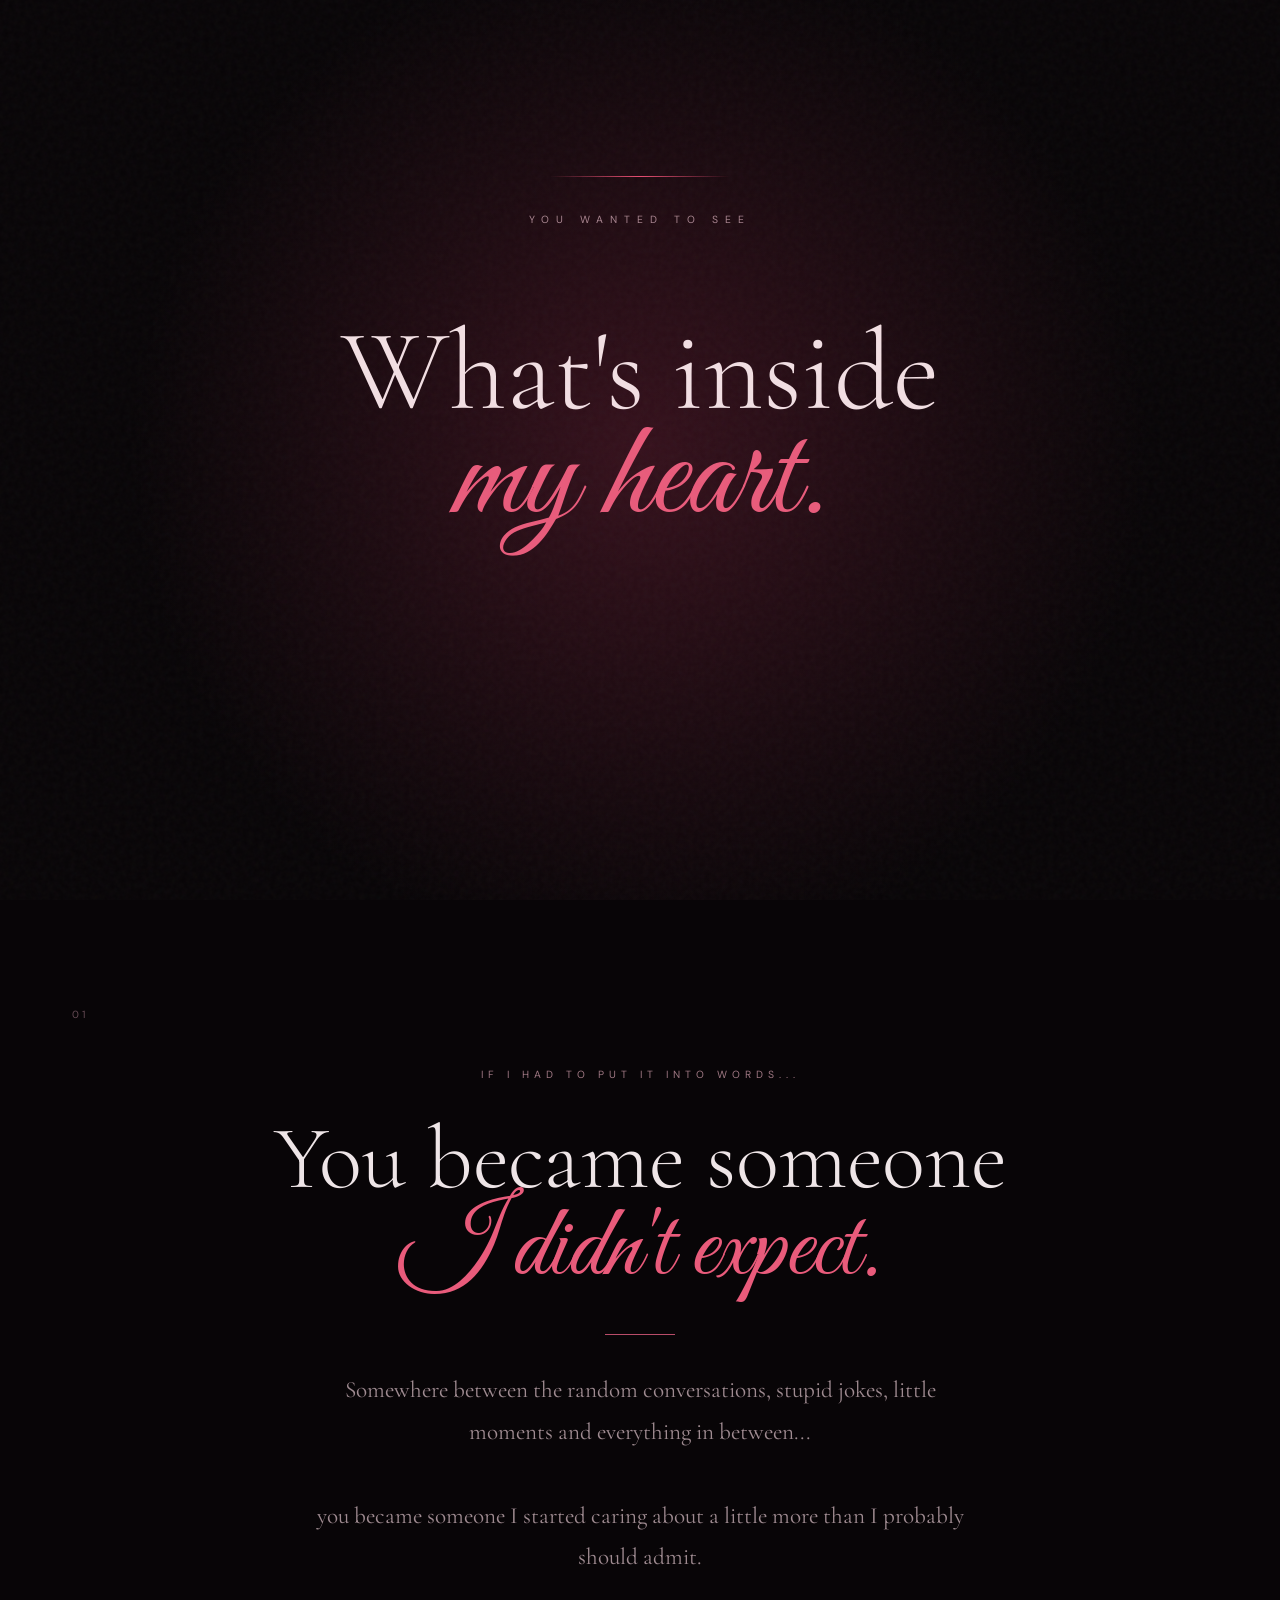
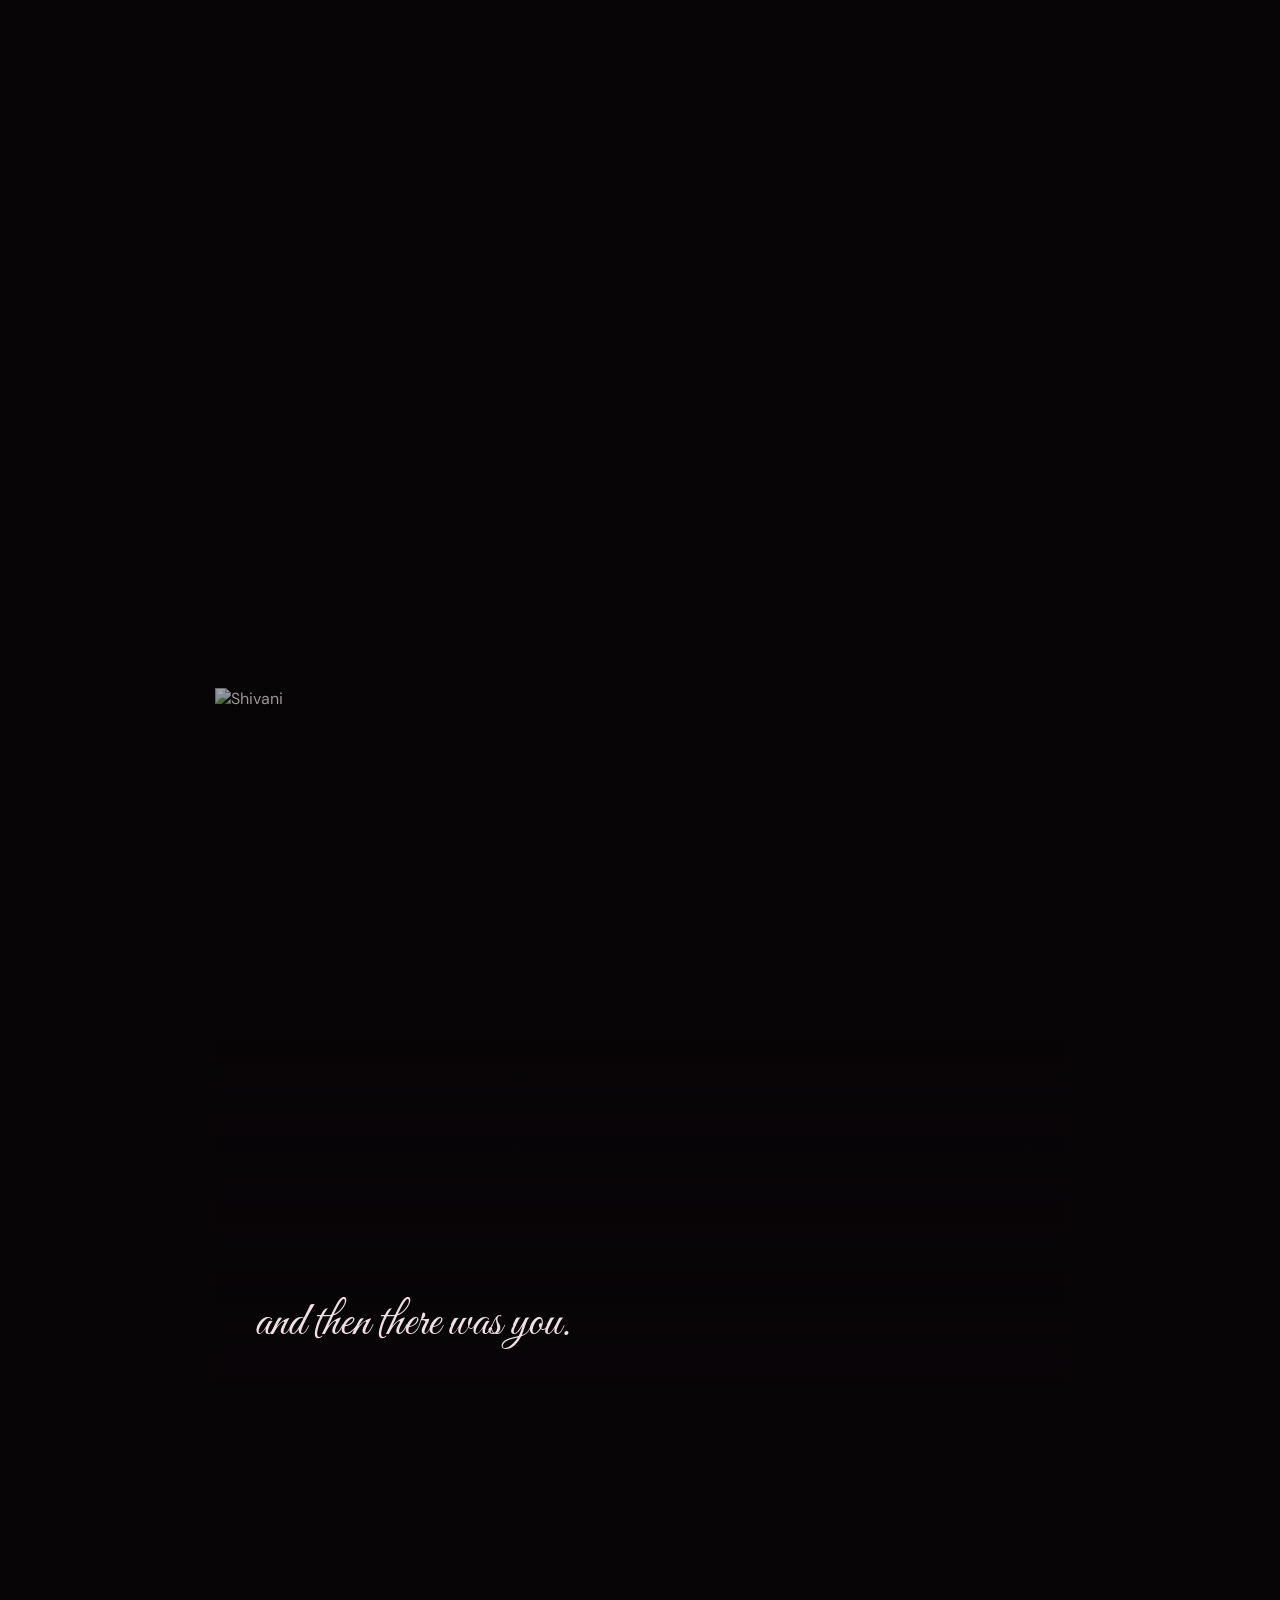
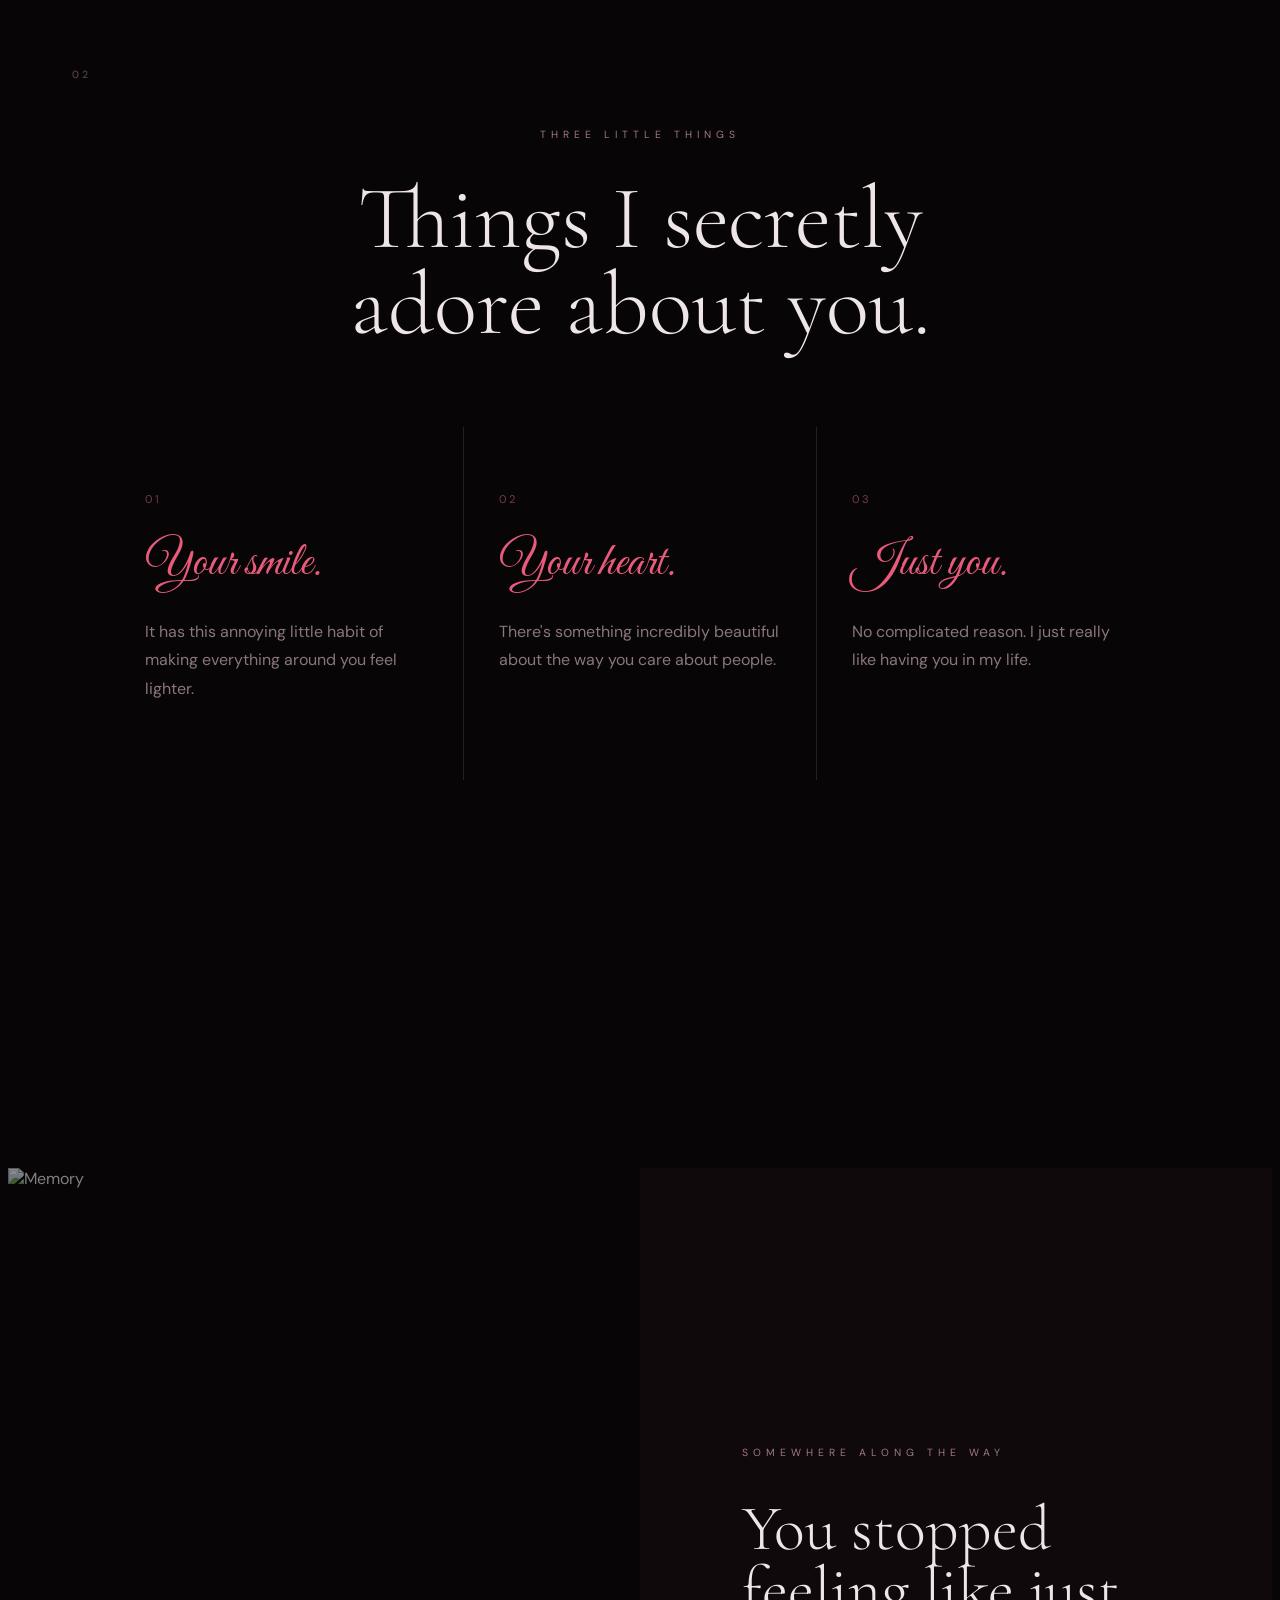
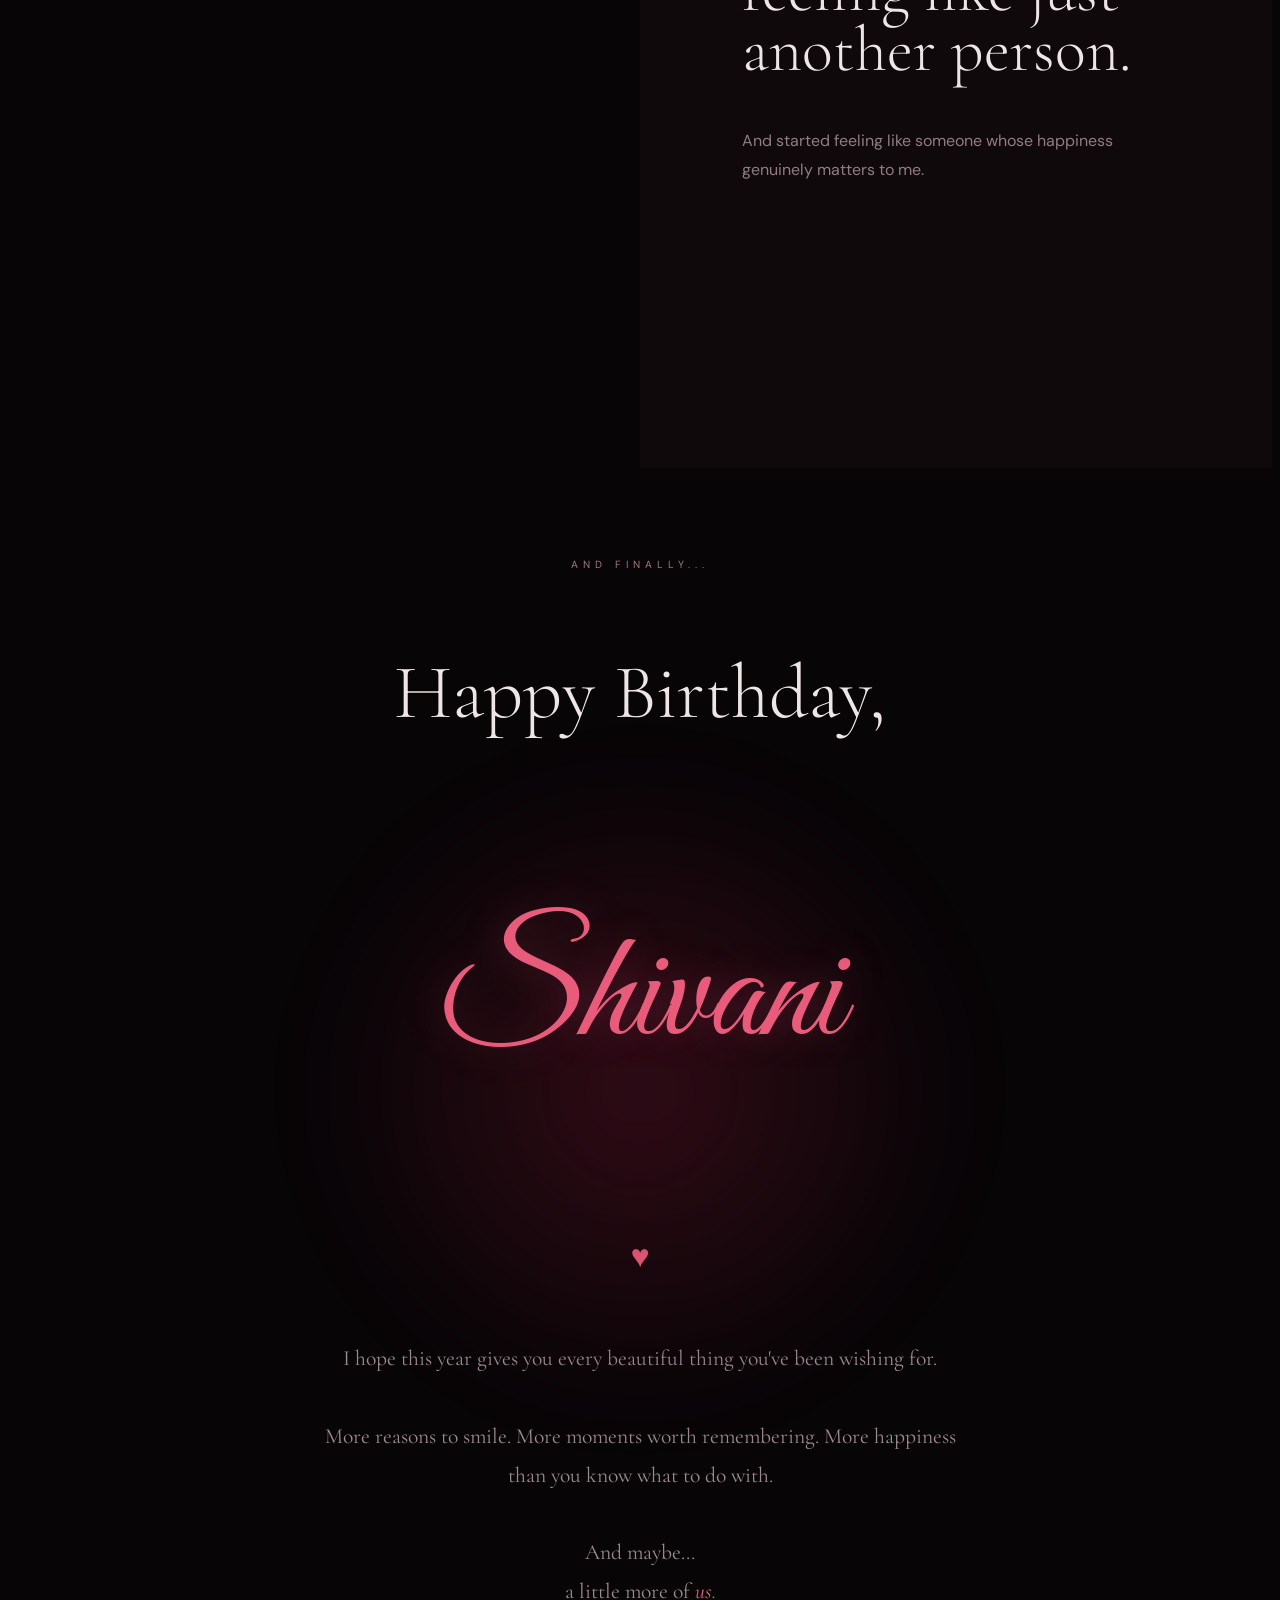
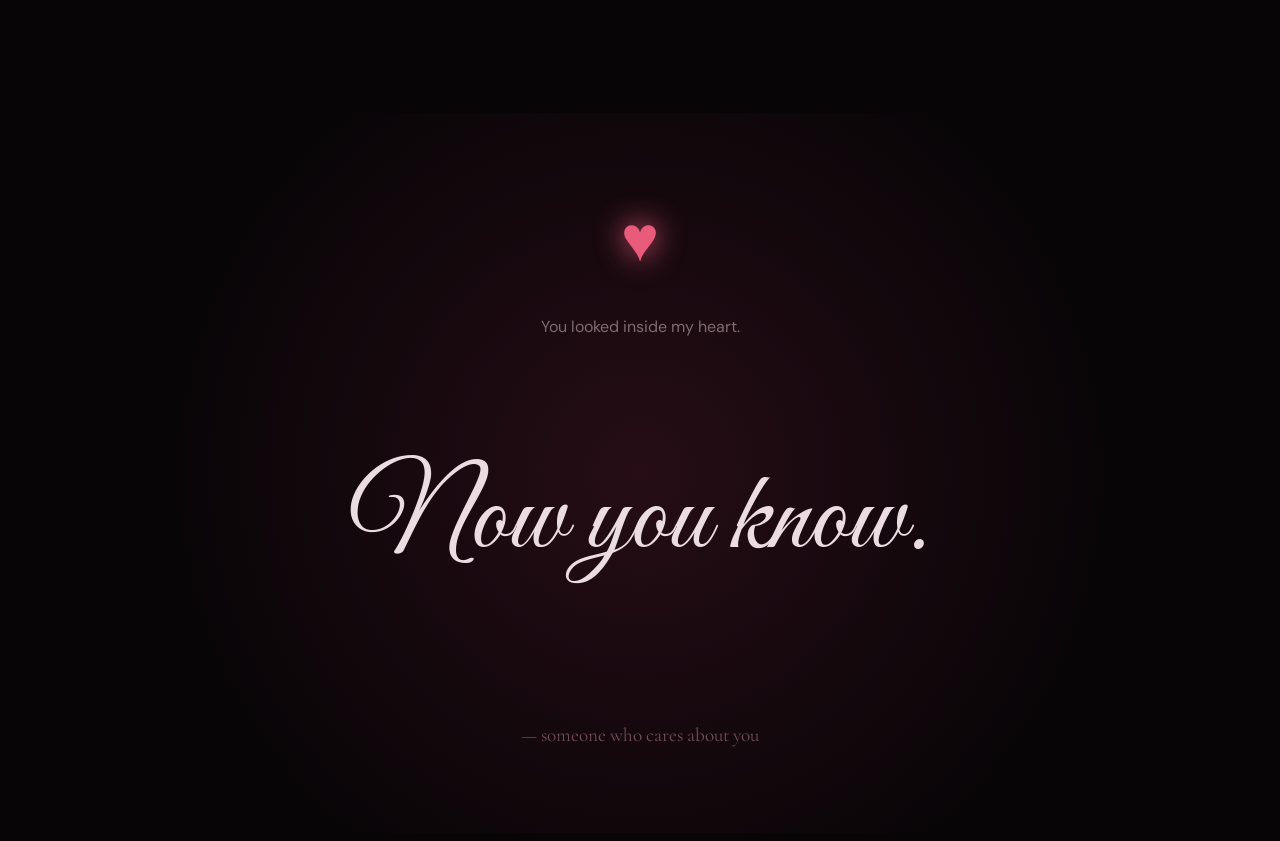
==== love.html @ 959f9712 "Personalization" ====
<!DOCTYPE html> <html lang="en"> <head>
<meta charset="UTF-8">

<meta name="viewport"
    content="width=device-width, initial-scale=1.0">

<title>Inside My Heart ❤️</title>

<link rel="preconnect"
    href="https://fonts.googleapis.com">

<link rel="preconnect"
    href="https://fonts.gstatic.com"
    crossorigin>

<link href="https://fonts.googleapis.com/css2?family=Cormorant+Garamond:wght@300;400;500;600&family=DM+Sans:wght@300;400;500&family=Great+Vibes&display=swap"
    rel="stylesheet">

<script src="https://cdnjs.cloudflare.com/ajax/libs/gsap/3.12.2/gsap.min.js"></script>

<link rel="stylesheet" href="love.css">

</head> <body>
<div class="noise"></div>

<div class="stars" id="stars"></div>

<div class="heart-particles"
    id="heartParticles"></div>


<div class="opening">

    <div class="opening-line"></div>

    <p>
        YOU WANTED TO SEE
    </p>

    <h1>
        What's inside<br>
        <span>my heart.</span>
    </h1>

    <div class="opening-heart">
        ♥
    </div>

</div>


<main class="love-world">


    <!-- HERO -->

    <section class="love-hero">

        <div class="hero-glow"></div>

        <div class="hero-content">

            <div class="eyebrow">
                A little secret
            </div>

            <h2>
                So...
            </h2>

            <h1>
                You actually
                <em>opened it.</em>
            </h1>

            <p>
                I guess there's no hiding it now.
            </p>

            <div class="scroll-heart">
                ↓
            </div>

        </div>

    </section>


    <!-- CONFESSION -->

    <section class="confession">

        <div class="section-number">
            01
        </div>

        <div class="confession-inner">

            <p class="small-heading">
                IF I HAD TO PUT IT INTO WORDS...
            </p>

            <h2>
                You became someone<br>
                <span>I didn't expect.</span>
            </h2>

            <div class="line"></div>

            <p class="big-text">

                Somewhere between the random
                conversations, stupid jokes,
                little moments and everything
                in between...

                <br><br>

                you became someone I started
                caring about a little more than
                I probably should admit.

            </p>

        </div>

    </section>


    <!-- PHOTO -->

    <section class="cinematic-photo">

        <div class="photo-frame">

            <img
                src="m2.jpg"
                alt="Shivani">

            <div class="photo-overlay"></div>

            <div class="photo-caption">
                and then there was you.
            </div>

        </div>

    </section>


    <!-- THREE THINGS -->

    <section class="three-things">

        <div class="section-number">
            02
        </div>

        <p class="small-heading">
            THREE LITTLE THINGS
        </p>

        <h2>
            Things I secretly<br>
            adore about you.
        </h2>


        <div class="things-grid">

            <div class="thing">

                <span>
                    01
                </span>

                <h3>
                    Your smile.
                </h3>

                <p>
                    It has this annoying little
                    habit of making everything
                    around you feel lighter.
                </p>

            </div>


            <div class="thing">

                <span>
                    02
                </span>

                <h3>
                    Your heart.
                </h3>

                <p>
                    There's something incredibly
                    beautiful about the way you
                    care about people.
                </p>

            </div>


            <div class="thing">

                <span>
                    03
                </span>

                <h3>
                    Just you.
                </h3>

                <p>
                    No complicated reason.
                    I just really like having you
                    in my life.
                </p>

            </div>

        </div>

    </section>


    <!-- SECOND PHOTO -->

    <section class="split-memory">

        <div class="split-image">

            <img
                src="d.jpg"
                alt="Memory">

        </div>

        <div class="split-text">

            <p class="small-heading">
                SOMEWHERE ALONG THE WAY
            </p>

            <h2>
                You stopped feeling
                like just another
                person.
            </h2>

            <p>
                And started feeling like
                someone whose happiness
                genuinely matters to me.
            </p>

        </div>

    </section>


    <!-- BIRTHDAY -->

    <section class="birthday">

        <div class="birthday-glow"></div>

        <p class="small-heading">
            AND FINALLY...
        </p>

        <h2>
            Happy Birthday,
        </h2>

        <h1>
            Shivani
        </h1>

        <div class="heart-symbol">
            ♥
        </div>

        <p class="birthday-message">

            I hope this year gives you
            every beautiful thing you've
            been wishing for.

            <br><br>

            More reasons to smile.
            More moments worth remembering.
            More happiness than you know
            what to do with.

            <br><br>

            And maybe...

            <br>

            a little more of <em>us.</em>

        </p>

    </section>


    <!-- FINAL -->

    <section class="final">

        <div class="final-heart">
            ♥
        </div>

        <p>
            You looked inside my heart.
        </p>

        <h2>
            Now you know.
        </h2>

        <div class="signature">
            — someone who cares about you
        </div>

    </section>


</main>


<script src="love.js"></script>

</body> </html>
---- love.css ----
{
margin: 0;
padding: 0;
box-sizing: border-box;
}

html {
scroll-behavior: smooth;
}

body {

background: #080507;

color: #eee5e7;

font-family:
    'DM Sans',
    sans-serif;

overflow-x: hidden;


}

/* --------------------------
ATMOSPHERE
-------------------------- */

.noise {

position: fixed;

inset: 0;

pointer-events: none;

z-index: 999;

opacity: .045;

background-image:
    url("data:image/svg+xml,%3Csvg viewBox='0 0 180 180' xmlns='http://www.w3.org/2000/svg'%3E%3Cfilter id='n'%3E%3CfeTurbulence type='fractalNoise' baseFrequency='.9' numOctaves='4' stitchTiles='stitch'/%3E%3C/filter%3E%3Crect width='100%25' height='100%25' filter='url(%23n)' opacity='.8'/%3E%3C/svg%3E");


}

/* --------------------------
STARS
-------------------------- */

.stars {

position: fixed;

inset: 0;

pointer-events: none;

z-index: 0;


}

.star {

position: absolute;

width: 2px;

height: 2px;

background: white;

border-radius: 50%;

opacity: .5;


}

/* --------------------------
OPENING
-------------------------- */

.opening {

position: fixed;

inset: 0;

z-index: 100;

background:
    radial-gradient(
        circle at center,
        #35111c,
        #080507 65%
    );

display: flex;

flex-direction: column;

align-items: center;

justify-content: center;

text-align: center;


}

.opening-line {

width: 0;

height: 1px;

background:
    linear-gradient(
        90deg,
        transparent,
        #e94d72,
        transparent
    );

margin-bottom: 25px;


}

.opening p {

font-size: .65rem;

letter-spacing: 7px;

color: #a98590;

margin-bottom: 20px;


}

.opening h1 {

font-family:
    'Cormorant Garamond',
    serif;

font-size:
    clamp(3.5rem,9vw,8rem);

line-height: .85;

font-weight: 300;

color: #f2dfe3;


}

.opening h1 span {

font-family:
    'Great Vibes',
    cursive;

color: #e95b7b;

font-size: 1.2em;


}

.opening-heart {

margin-top: 45px;

font-size: 3rem;

color: #e94d72;

text-shadow:
    0 0 25px #e94d72,
    0 0 60px rgba(233,77,114,.5);

animation:
    heartbeat 1.5s ease-in-out infinite;


}

@keyframes heartbeat {

0%,100% {
    transform: scale(1);
}

50% {
    transform: scale(1.2);
}


}

/* --------------------------
LOVE WORLD
-------------------------- */

.love-world {

position: relative;

z-index: 2;


}

/* --------------------------
HERO
-------------------------- */

.love-hero {

min-height: 100vh;

position: relative;

display: flex;

align-items: center;

justify-content: center;

text-align: center;

overflow: hidden;


}

.hero-glow {

position: absolute;

width: 600px;

height: 600px;

border-radius: 50%;

background:
    radial-gradient(
        circle,
        rgba(155,30,65,.3),
        transparent 65%
    );

filter: blur(30px);


}

.hero-content {

position: relative;

z-index: 2;


}

.eyebrow,
.small-heading {

font-size: .65rem;

letter-spacing: 5px;

color: #9f7883;


}

.hero-content h2 {

font-family:
    'Great Vibes',
    cursive;

font-size: 4rem;

color: #e95b7b;

margin-bottom: -5px;


}

.hero-content h1 {

font-family:
    'Cormorant Garamond',
    serif;

font-weight: 300;

font-size:
    clamp(3.5rem,8vw,7rem);

line-height: .85;

color: #eee0e4;


}

.hero-content h1 em {

display: block;

font-family:
    'Great Vibes',
    cursive;

font-style: normal;

color: #e95b7b;

font-size: 1.2em;


}

.hero-content p {

margin-top: 30px;

color: #8d777d;


}

.scroll-heart {

margin-top: 80px;

color: #b84c69;

font-size: 1.5rem;

animation:
    scrollFloat 2s infinite;


}

@keyframes scrollFloat {

0%,100% {
    transform: translateY(0);
}

50% {
    transform: translateY(10px);
}


}

/* --------------------------
SECTIONS
-------------------------- */

.confession,
.three-things {

min-height: 100vh;

padding:
    150px 8vw;

position: relative;


}

.section-number {

position: absolute;

left: 5vw;

top: 100px;

font-size: .65rem;

color: #654b54;

letter-spacing: 3px;


}

.confession-inner {

max-width: 900px;

margin: auto;

text-align: center;


}

.confession h2,
.three-things > h2 {

font-family:
    'Cormorant Garamond',
    serif;

font-size:
    clamp(3rem,7vw,6rem);

font-weight: 300;

line-height: .95;

margin: 35px 0;


}

.confession h2 span {

font-family:
    'Great Vibes',
    cursive;

color: #e95b7b;

font-size: 1.15em;


}

.line {

width: 70px;

height: 1px;

margin: 35px auto;

background: #b84c69;


}

.big-text {

max-width: 650px;

margin: auto;

color: #9f8b91;

font-family:
    'Cormorant Garamond',
    serif;

font-size: 1.45rem;

line-height: 1.8;


}

/* --------------------------
CINEMATIC PHOTO
-------------------------- */

.cinematic-photo {

min-height: 100vh;

display: flex;

align-items: center;

justify-content: center;

padding: 80px 20px;


}

.photo-frame {

position: relative;

width: min(850px,90vw);

height: min(700px,80vh);

overflow: hidden;


}

.photo-frame img {

width: 100%;
height: 100%;

object-fit: cover;

filter:
    brightness(.65)
    saturate(.75);


}

.photo-overlay {

position: absolute;

inset: 0;

background:
    linear-gradient(
        to top,
        rgba(8,5,7,.9),
        transparent 50%
    );


}

.photo-caption {

position: absolute;

bottom: 35px;

left: 40px;

font-family:
    'Great Vibes',
    cursive;

font-size: 3rem;

color: #f0dfe3;


}

/* --------------------------
THREE THINGS
-------------------------- */

.three-things {

text-align: center;


}

.things-grid {

max-width: 1100px;

margin:
    80px auto 0;

display: grid;

grid-template-columns:
    repeat(3,1fr);

gap: 1px;

background: #2b1d22;


}

.thing {

padding: 60px 35px;

background: #080507;

text-align: left;


}

.thing span {

color: #713c4b;

font-size: .7rem;

letter-spacing: 3px;


}

.thing h3 {

font-family:
    'Great Vibes',
    cursive;

color: #e95b7b;

font-size: 3rem;

font-weight: 400;

margin: 25px 0;


}

.thing p {

color: #88767c;

line-height: 1.8;


}

/* --------------------------
SPLIT MEMORY
-------------------------- */

.split-memory {

min-height: 100vh;

display: grid;

grid-template-columns:
    1fr 1fr;


}

.split-image {

overflow: hidden;


}

.split-image img {

width: 100%;
height: 100%;

object-fit: cover;

filter:
    brightness(.55)
    saturate(.7);


}

.split-text {

display: flex;

flex-direction: column;

justify-content: center;

padding: 8vw;

background: #10090c;


}

.split-text h2 {

font-family:
    'Cormorant Garamond',
    serif;

font-size:
    clamp(3rem,5vw,5rem);

line-height: .95;

font-weight: 300;

margin:
    30px 0;


}

.split-text > p:last-child {

color: #907c83;

line-height: 1.8;


}

/* --------------------------
BIRTHDAY
-------------------------- */

.birthday {

min-height: 100vh;

display: flex;

flex-direction: column;

align-items: center;

justify-content: center;

text-align: center;

position: relative;

overflow: hidden;

padding: 80px 20px;


}

.birthday-glow {

position: absolute;

width: 700px;

height: 700px;

border-radius: 50%;

background:
    radial-gradient(
        circle,
        rgba(145,26,58,.3),
        transparent 65%
    );

filter: blur(40px);


}

.birthday h2 {

font-family:
    'Cormorant Garamond',
    serif;

font-size:
    clamp(3rem,6vw,5rem);

font-weight: 300;

position: relative;


}

.birthday h1 {

font-family:
    'Great Vibes',
    cursive;

font-size:
    clamp(5rem,12vw,10rem);

font-weight: 400;

color: #e95b7b;

line-height: .9;

position: relative;

text-shadow:
    0 0 40px
    rgba(233,91,123,.3);


}

.heart-symbol {

margin: 40px 0;

color: #e95b7b;

font-size: 2rem;

animation:
    heartbeat 1.5s infinite;


}

.birthday-message {

max-width: 650px;

color: #9d8990;

line-height: 1.8;

font-family:
    'Cormorant Garamond',
    serif;

font-size: 1.35rem;


}

.birthday-message em {

color: #e95b7b;


}

/* --------------------------
FINAL
-------------------------- */

.final {

min-height: 80vh;

display: flex;

flex-direction: column;

align-items: center;

justify-content: center;

text-align: center;

background:
    radial-gradient(
        circle at center,
        #260d16,
        #080507 65%
    );


}

.final-heart {

color: #e95b7b;

font-size: 4rem;

animation:
    heartbeat 1.5s infinite;

text-shadow:
    0 0 30px #e95b7b;


}

.final p {

color: #806a72;

margin-top: 35px;


}

.final h2 {

font-family:
    'Great Vibes',
    cursive;

font-size:
    clamp(4rem,9vw,8rem);

color: #eadce0;

font-weight: 400;


}

.signature {

margin-top: 35px;

color: #704d58;

font-family:
    'Cormorant Garamond',
    serif;

font-size: 1.2rem;


}

/* --------------------------
PARTICLES
-------------------------- */

.heart-particle {

position: fixed;

pointer-events: none;

color: #d94e70;

z-index: 5;

opacity: 0;


}

/* --------------------------
MOBILE
-------------------------- */

@media(max-width:800px) {

.things-grid {

    grid-template-columns: 1fr;

}

.split-memory {

    grid-template-columns: 1fr;

}

.split-image {

    height: 70vh;

}

.photo-caption {

    left: 20px;

    bottom: 20px;

    font-size: 2rem;

}

.confession,
.three-things {

    padding:
        120px 25px;

}

.section-number {

    left: 25px;

}


}
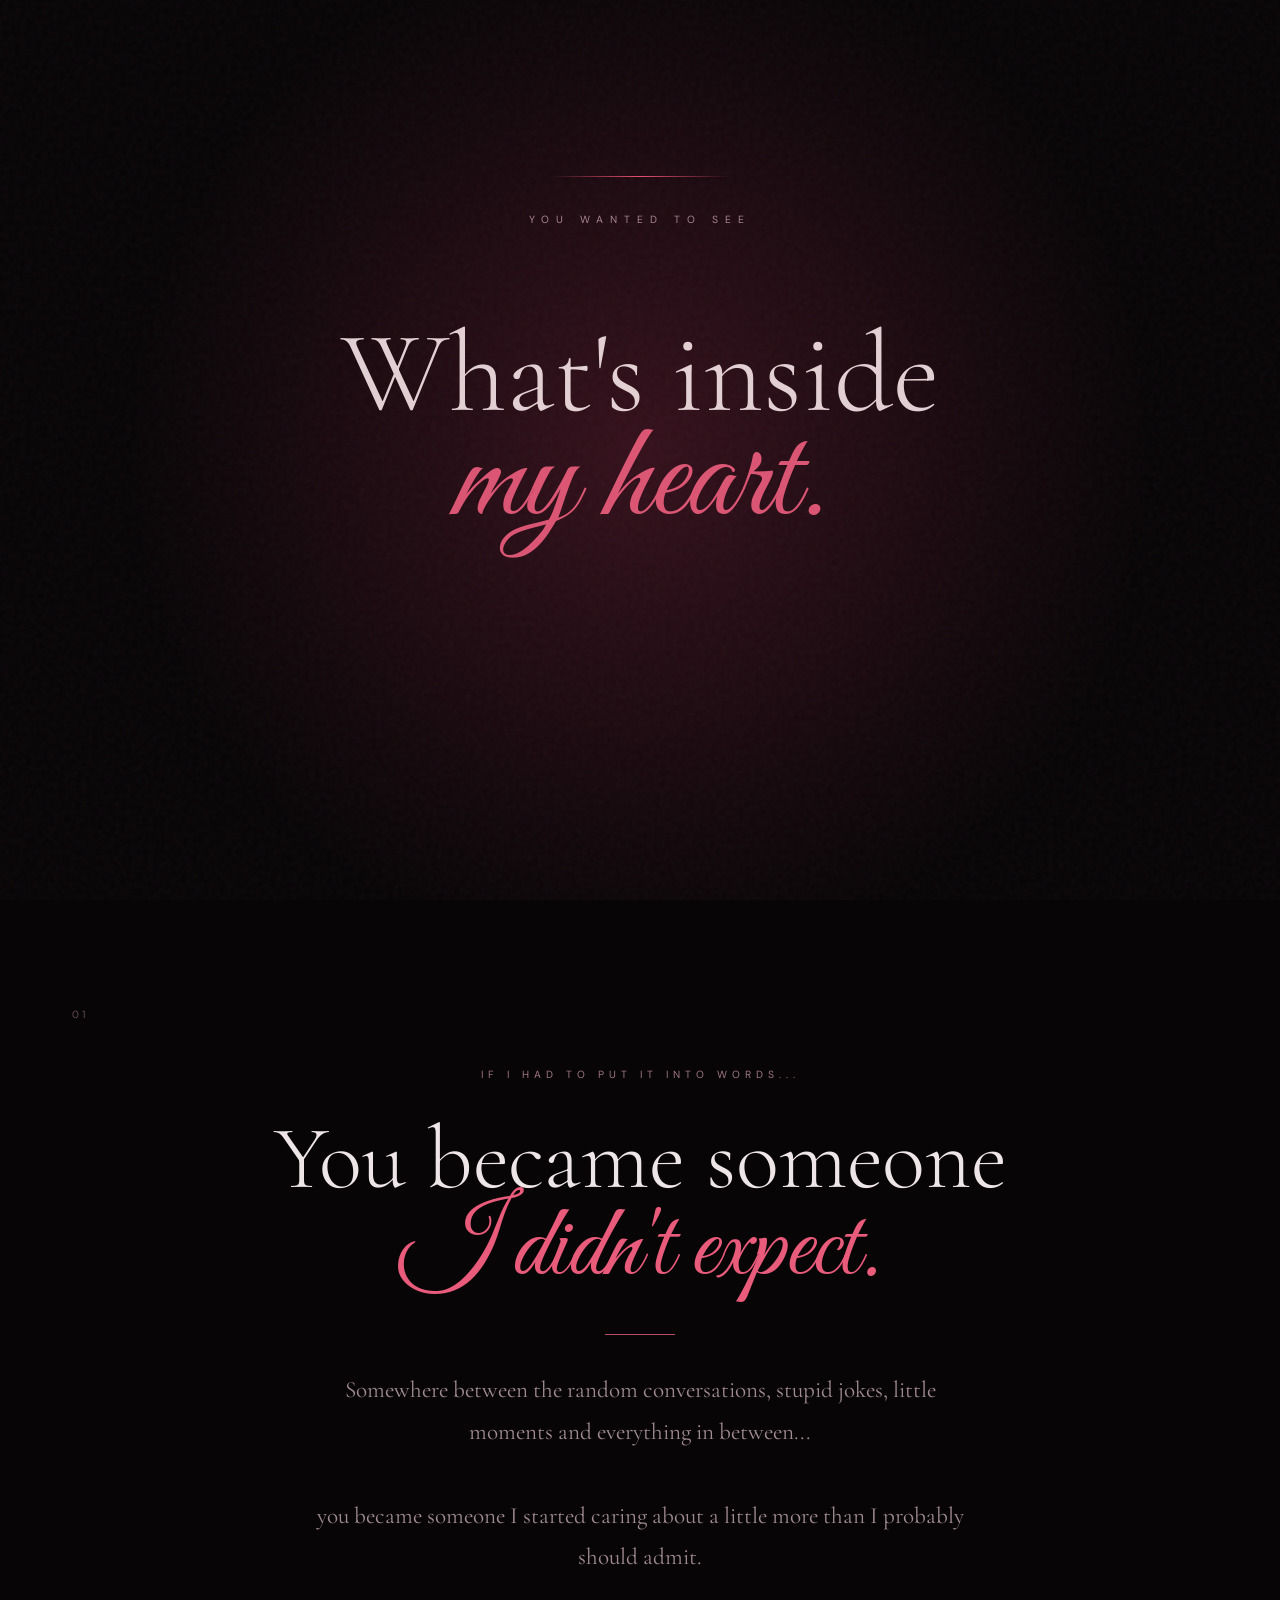
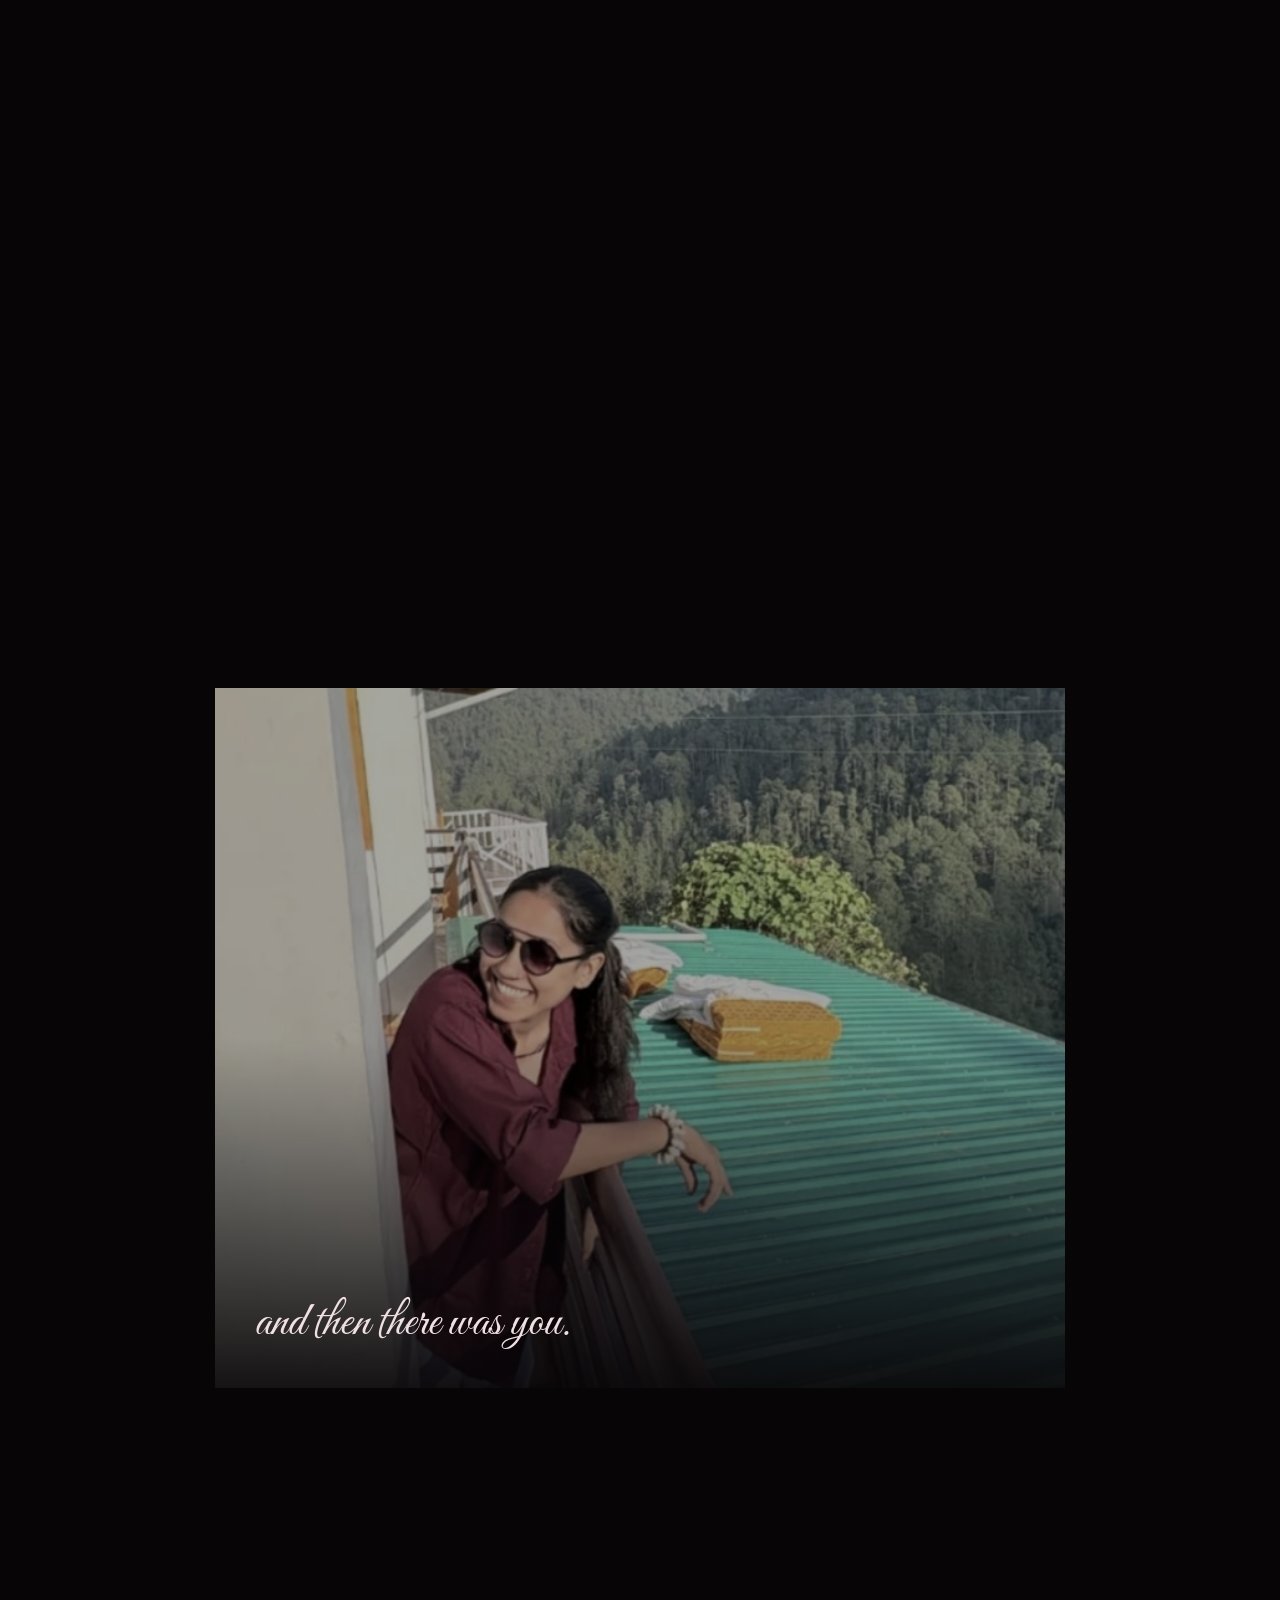
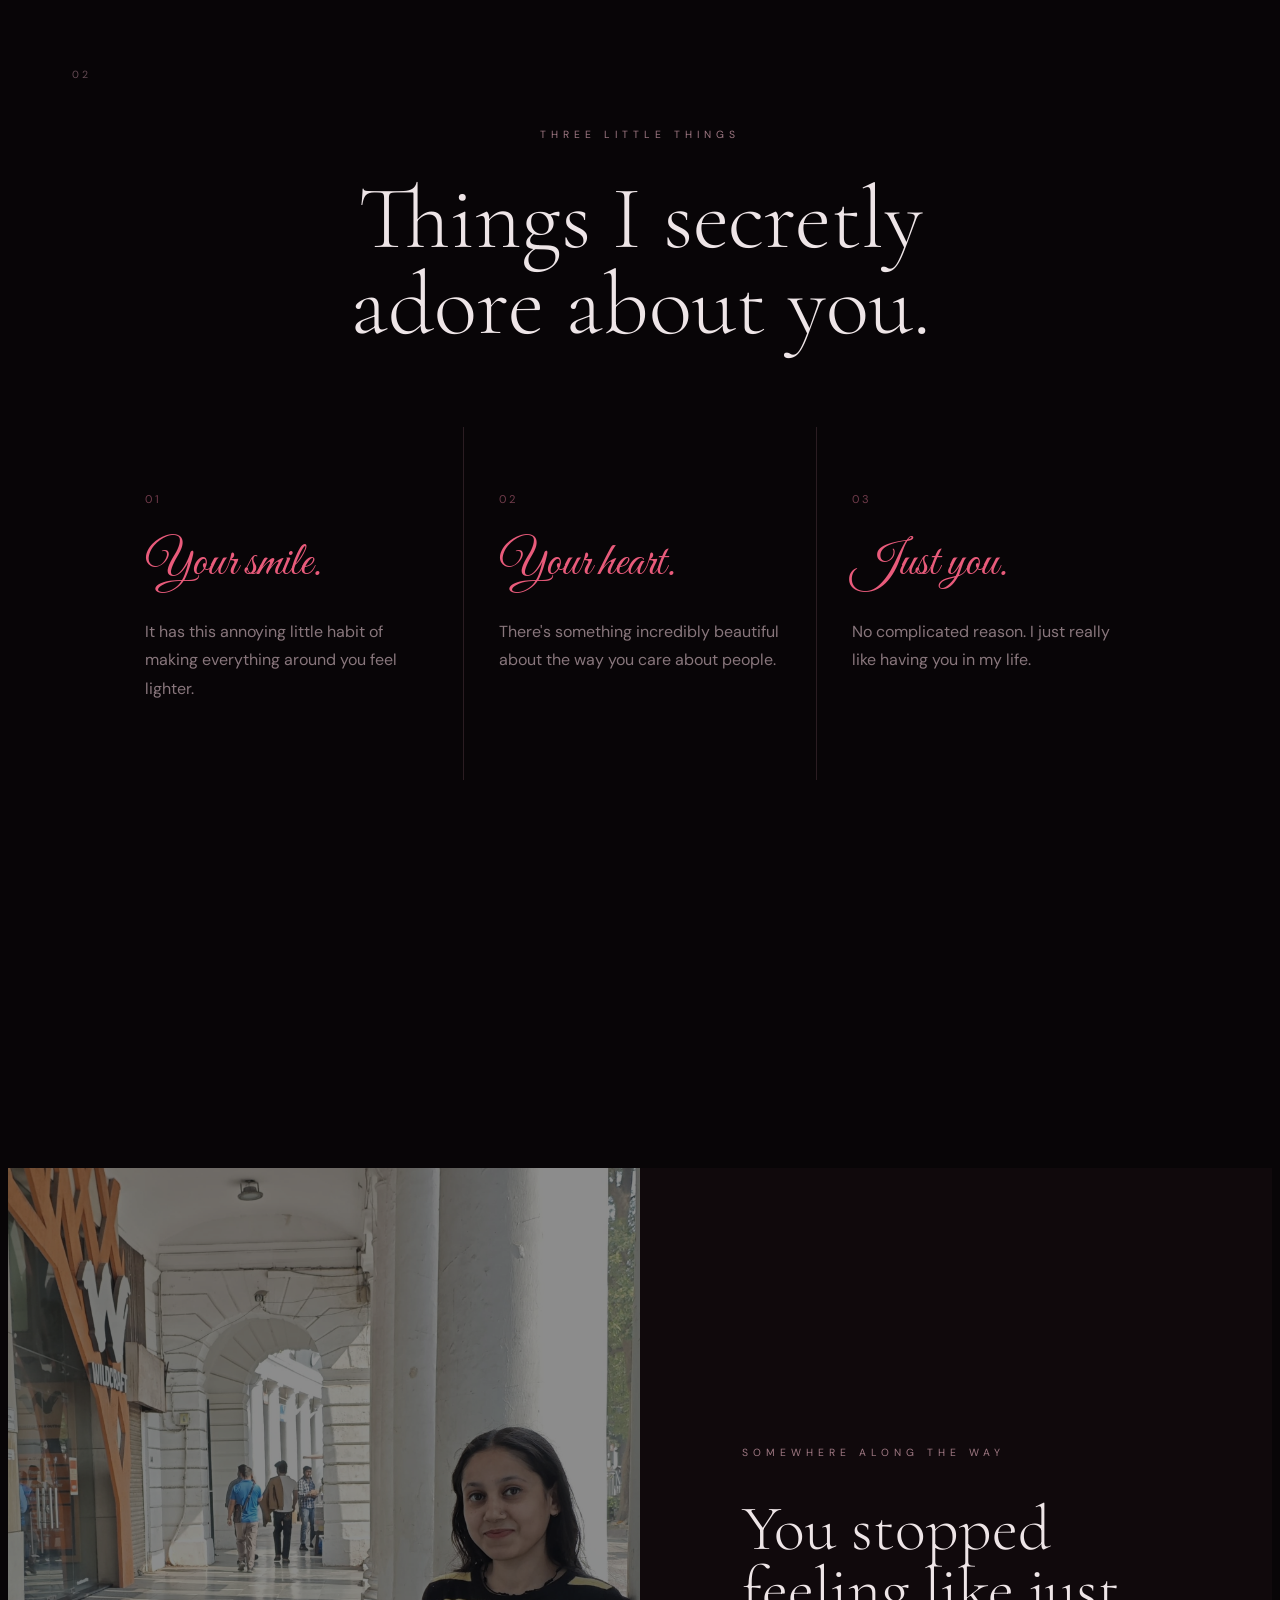
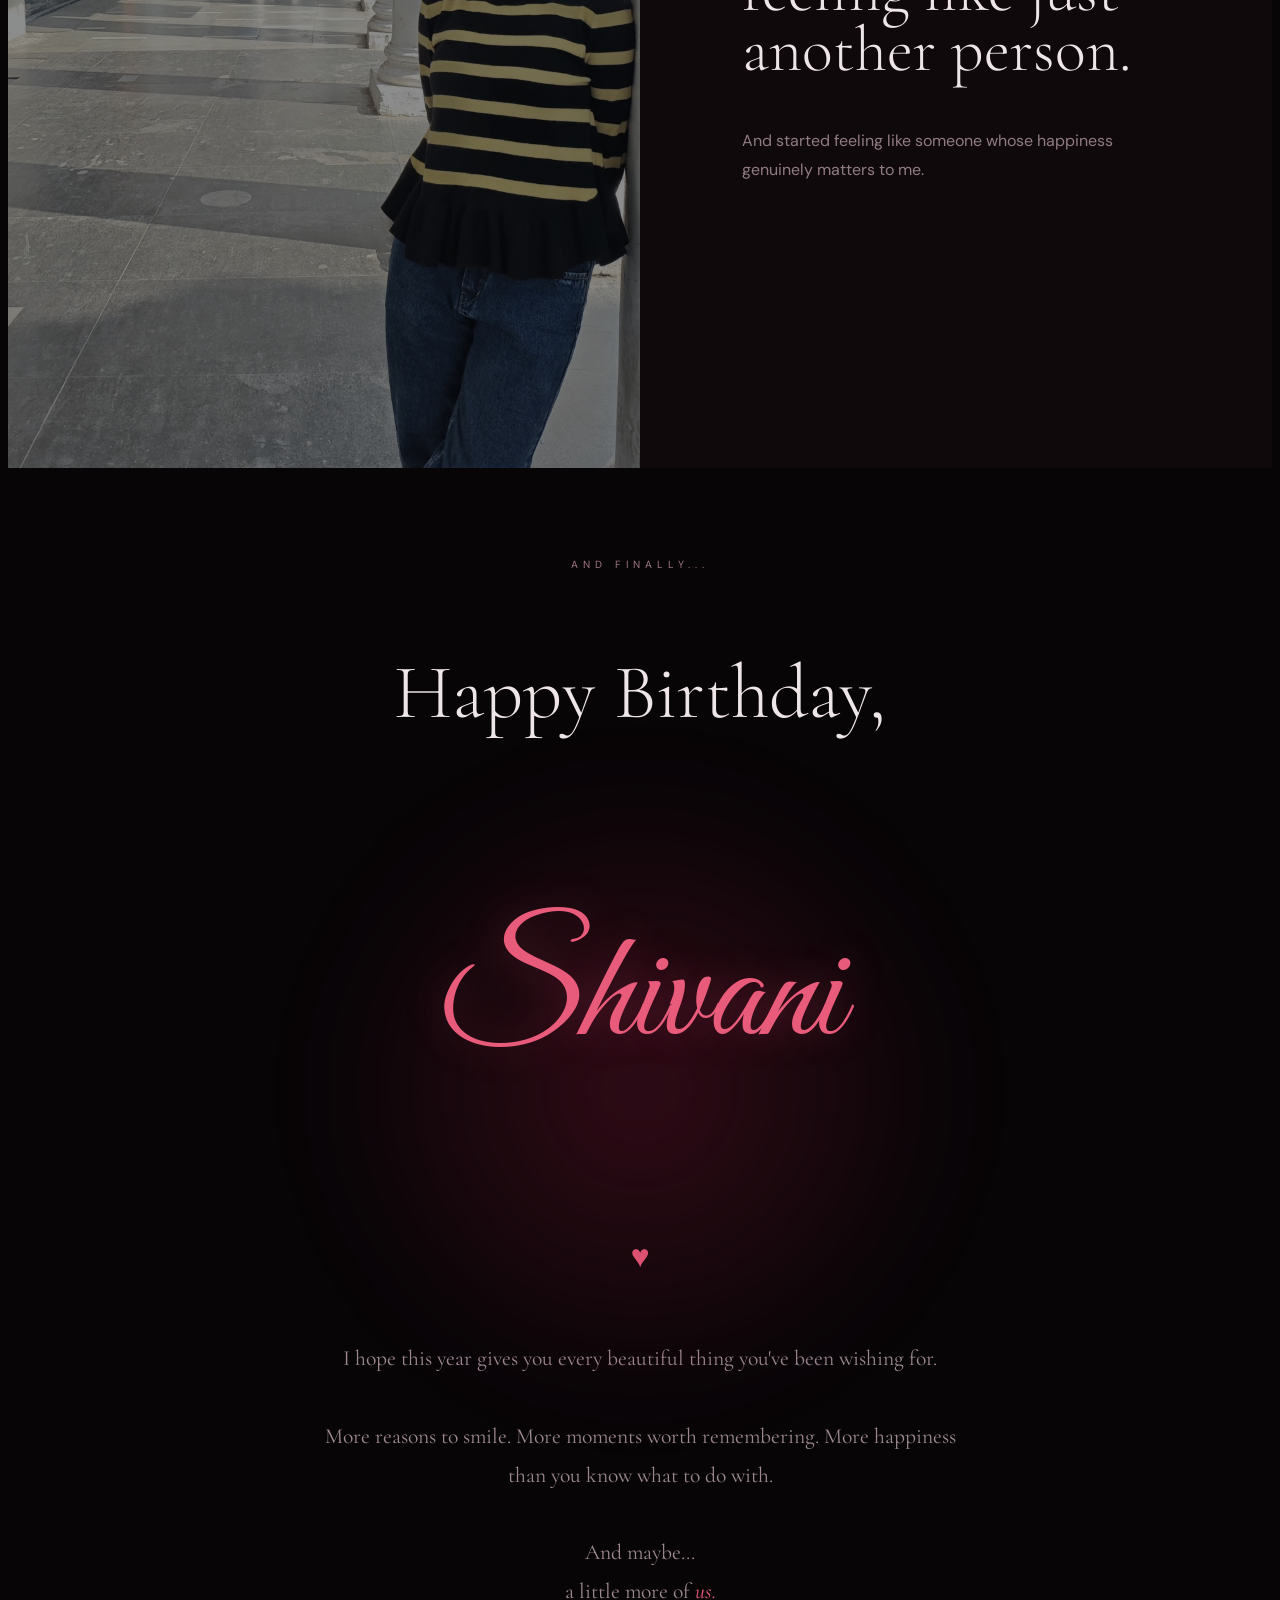
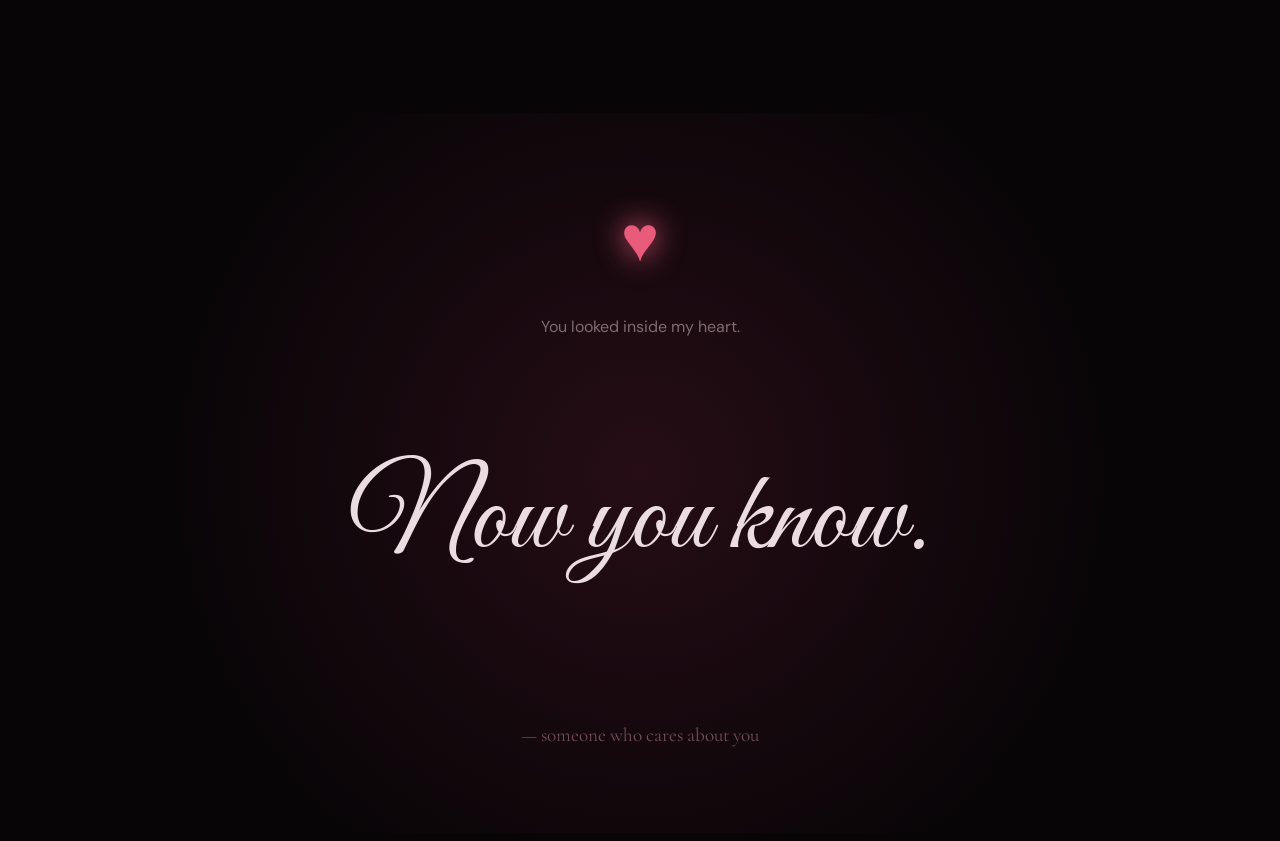
==== commit bb84f608: "Fix image paths" ====
--- a/love.html
+++ b/love.html
@@ -134,7 +134,7 @@
         <div class="photo-frame">
 
             <img
-                src="m2.jpg"
+                src="./M2.jpg"
                 alt="Shivani">
 
             <div class="photo-overlay"></div>
@@ -236,7 +236,7 @@
         <div class="split-image">
 
             <img
-                src="d.jpg"
+                src="./D.jpg"
                 alt="Memory">
 
         </div>
